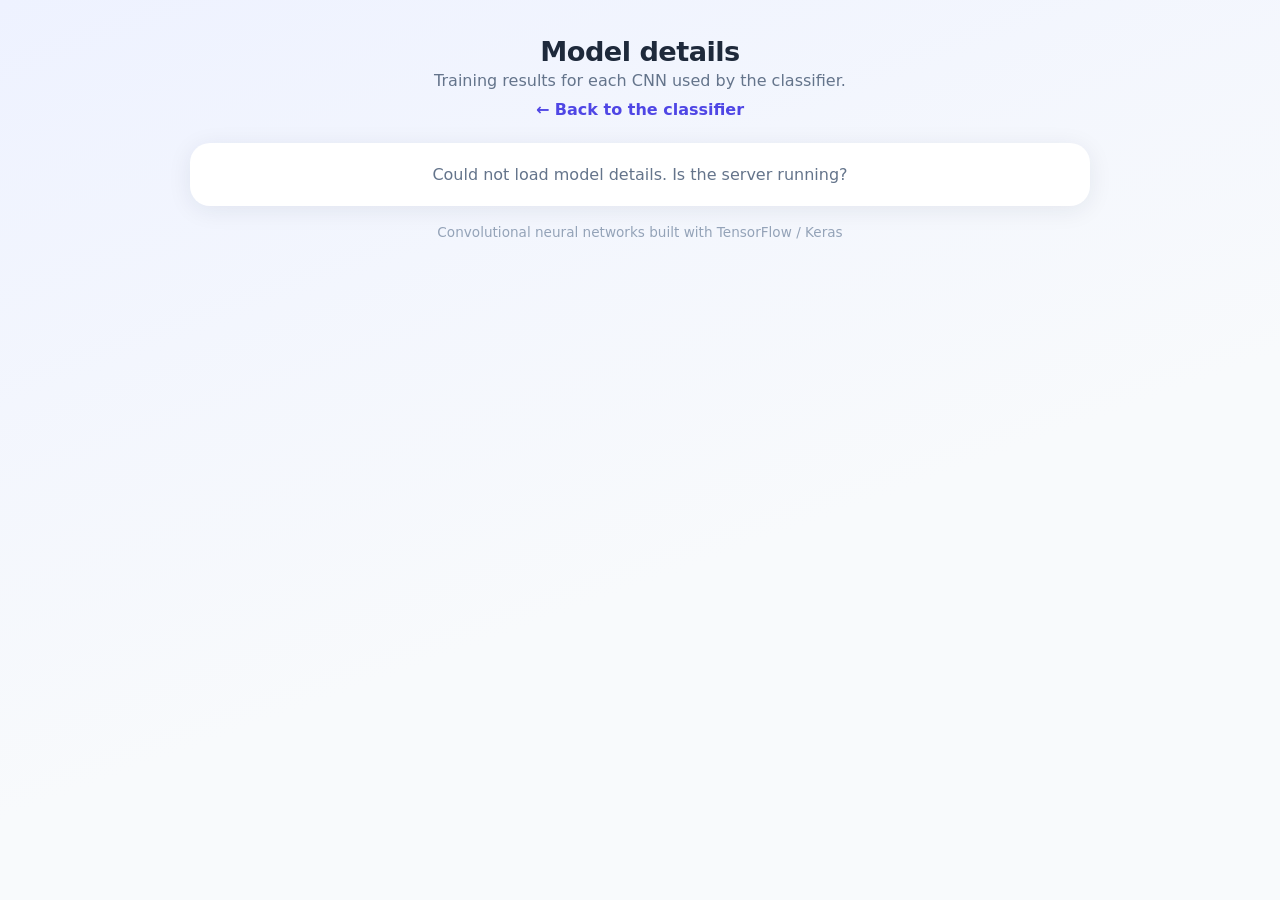
==== results.html @ 28f06064 "Adding html files" ====
<!DOCTYPE html>
<html lang="en">
<head>
  <meta charset="utf-8">
  <meta name="viewport" content="width=device-width, initial-scale=1">
  <title>Vision - Model details</title>
  <style>
    * { box-sizing: border-box; }
    body { margin: 0; min-height: 100vh; font-family: "Segoe UI", system-ui, -apple-system, sans-serif;
           background: linear-gradient(160deg, #eef2ff 0%, #f8fafc 60%); color: #1e293b; padding: 20px 14px 40px; }
    header { text-align: center; max-width: 900px; margin: 16px auto 24px; }
    header h1 { margin: 0 0 4px; font-size: 1.7rem; letter-spacing: -.02em; }
    header p { margin: 0 0 10px; color: #64748b; }
    a { color: #4f46e5; font-weight: 600; text-decoration: none; }
    a:hover { text-decoration: underline; }
    .card { max-width: 900px; margin: 0 auto 18px; background: #fff; border-radius: 20px; padding: 22px;
            box-shadow: 0 4px 24px rgba(30, 41, 59, .08); }
    .card h2 { margin: 0 0 4px; font-size: 1.3rem; }
    .classes { color: #64748b; font-size: .92rem; margin-bottom: 14px; }
    .stats { display: grid; grid-template-columns: repeat(auto-fit, minmax(130px, 1fr)); gap: 10px; margin-bottom: 16px; }
    .stat { background: #f8faff; border: 1px solid #e0e7ff; border-radius: 12px; padding: 10px 12px; }
    .stat .v { font-size: 1.25rem; font-weight: 700; }
    .stat .k { font-size: .78rem; color: #64748b; text-transform: uppercase; letter-spacing: .05em; }
    .stat.main { background: #eef2ff; border-color: #c7d2fe; }
    .stat.main .v { color: #4338ca; }
    .imgs { display: grid; grid-template-columns: repeat(auto-fit, minmax(300px, 1fr)); gap: 14px; }
    .imgs figure { margin: 0; }
    .imgs img { width: 100%; border: 1px solid #e2e8f0; border-radius: 12px; background: #fff; }
    .imgs figcaption { font-size: .82rem; color: #64748b; margin-top: 4px; text-align: center; }
    .msg { text-align: center; color: #64748b; }
    footer { text-align: center; color: #94a3b8; font-size: .85rem; }
  </style>
</head>
<body>
  <header>
    <h1>Model details</h1>
    <p>Training results for each CNN used by the classifier.</p>
    <a href="/">← Back to the classifier</a>
  </header>

  <div id="list"><div class="card msg">Loading…</div></div>
  <footer>Convolutional neural networks built with TensorFlow / Keras</footer>

<script>
const pct = v => (v == null ? "n/a" : (v * 100).toFixed(2) + "%");
const pretty = s => s.replace(/_/g, " ");

fetch("/api/models")
  .then(r => r.json())
  .then(list => {
    if (!list.length) {
      document.getElementById("list").innerHTML = '<div class="card msg">No models loaded.</div>';
      return;
    }
    document.getElementById("list").innerHTML = list.map(m => {
      const evalLabel = m.evaluated_on ? (m.evaluated_on[0].toUpperCase() + m.evaluated_on.slice(1)) + " accuracy" : "Accuracy";
      return `<div class="card">
        <h2>${m.label}</h2>
        <div class="classes">${m.classes.length} classes: ${m.classes.map(pretty).join(", ")}</div>
        <div class="stats">
          <div class="stat main"><div class="v">${pct(m.accuracy)}</div><div class="k">${evalLabel}</div></div>
          <div class="stat"><div class="v">${pct(m.train_accuracy)}</div><div class="k">Train accuracy</div></div>
          <div class="stat"><div class="v">${pct(m.val_accuracy)}</div><div class="k">Validation accuracy</div></div>
          <div class="stat"><div class="v">${m.epochs ?? "n/a"}</div><div class="k">Epochs run</div></div>
          <div class="stat"><div class="v">${m.input_size}</div><div class="k">Input size</div></div>
          <div class="stat"><div class="v">${m.parameters.toLocaleString()}</div><div class="k">Parameters</div></div>
        </div>
        <div class="imgs">
          ${m.curves ? `<figure><img src="${m.curves}" alt="Accuracy and loss curves"><figcaption>Accuracy and loss</figcaption></figure>` : ""}
          ${m.confusion_matrix ? `<figure><img src="${m.confusion_matrix}" alt="Confusion matrix"><figcaption>Confusion matrix</figcaption></figure>` : ""}
        </div>
      </div>`;
    }).join("");
  })
  .catch(() => {
    document.getElementById("list").innerHTML = '<div class="card msg">Could not load model details. Is the server running?</div>';
  });
</script>
</body>
</html>
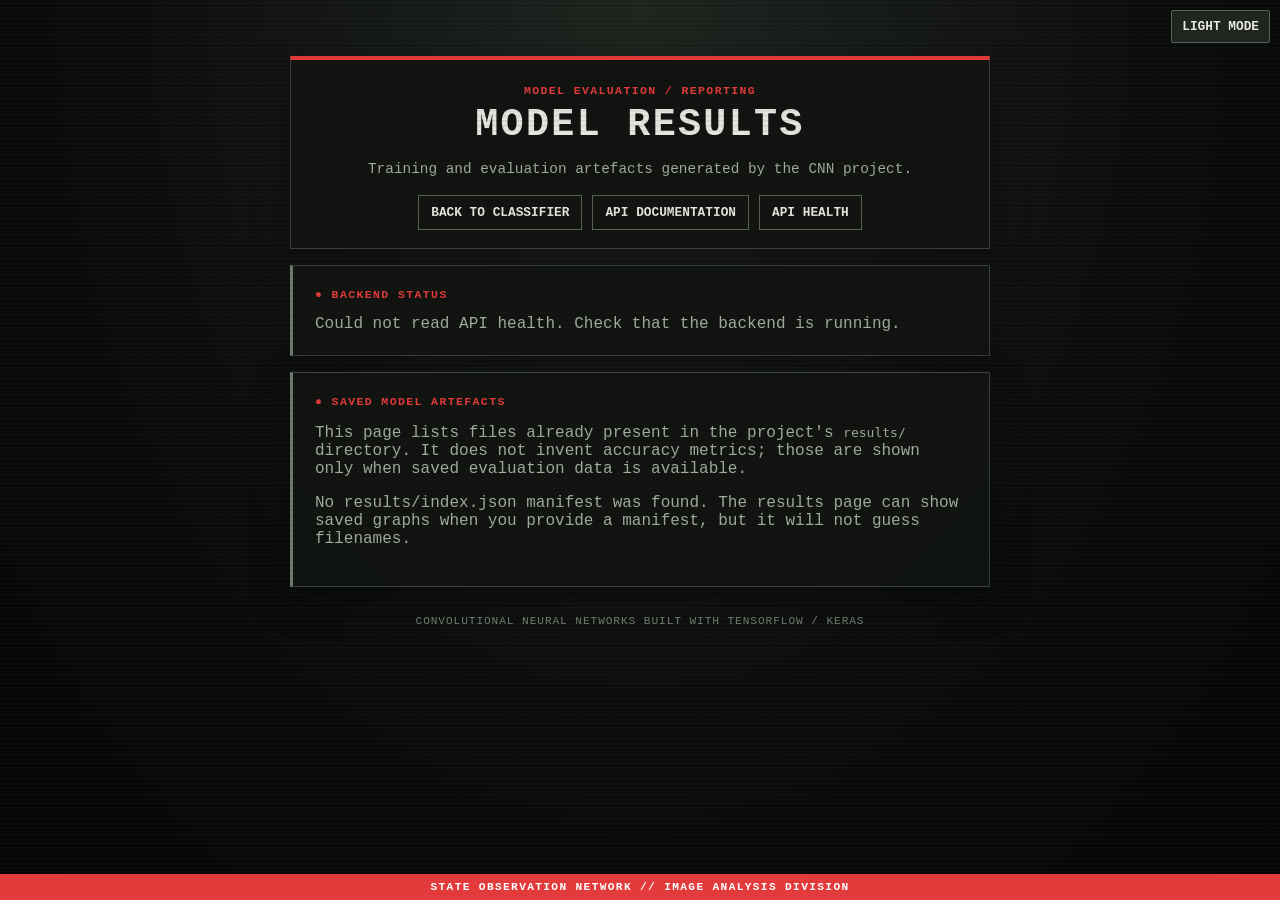
==== commit 906f0de9: "Improved UI and router model" ====
--- a/results.html
+++ b/results.html
@@ -1,80 +1,112 @@
-<!DOCTYPE html>
+<!doctype html>
 <html lang="en">
 <head>
   <meta charset="utf-8">
   <meta name="viewport" content="width=device-width, initial-scale=1">
-  <title>Vision - Model details</title>
+  <title>Big Brother Vision | Model Results</title>
+  <link rel="stylesheet" href="/static/styles.css">
   <style>
-    * { box-sizing: border-box; }
-    body { margin: 0; min-height: 100vh; font-family: "Segoe UI", system-ui, -apple-system, sans-serif;
-           background: linear-gradient(160deg, #eef2ff 0%, #f8fafc 60%); color: #1e293b; padding: 20px 14px 40px; }
-    header { text-align: center; max-width: 900px; margin: 16px auto 24px; }
-    header h1 { margin: 0 0 4px; font-size: 1.7rem; letter-spacing: -.02em; }
-    header p { margin: 0 0 10px; color: #64748b; }
-    a { color: #4f46e5; font-weight: 600; text-decoration: none; }
-    a:hover { text-decoration: underline; }
-    .card { max-width: 900px; margin: 0 auto 18px; background: #fff; border-radius: 20px; padding: 22px;
-            box-shadow: 0 4px 24px rgba(30, 41, 59, .08); }
-    .card h2 { margin: 0 0 4px; font-size: 1.3rem; }
-    .classes { color: #64748b; font-size: .92rem; margin-bottom: 14px; }
-    .stats { display: grid; grid-template-columns: repeat(auto-fit, minmax(130px, 1fr)); gap: 10px; margin-bottom: 16px; }
-    .stat { background: #f8faff; border: 1px solid #e0e7ff; border-radius: 12px; padding: 10px 12px; }
-    .stat .v { font-size: 1.25rem; font-weight: 700; }
-    .stat .k { font-size: .78rem; color: #64748b; text-transform: uppercase; letter-spacing: .05em; }
-    .stat.main { background: #eef2ff; border-color: #c7d2fe; }
-    .stat.main .v { color: #4338ca; }
-    .imgs { display: grid; grid-template-columns: repeat(auto-fit, minmax(300px, 1fr)); gap: 14px; }
-    .imgs figure { margin: 0; }
-    .imgs img { width: 100%; border: 1px solid #e2e8f0; border-radius: 12px; background: #fff; }
-    .imgs figcaption { font-size: .82rem; color: #64748b; margin-top: 4px; text-align: center; }
-    .msg { text-align: center; color: #64748b; }
-    footer { text-align: center; color: #94a3b8; font-size: .85rem; }
+    .metric-grid { display:grid; grid-template-columns:repeat(auto-fit,minmax(150px,1fr)); gap:10px; margin:14px 0; }
+    .metric { padding:12px; border:1px solid #434b40; background:#101410; }
+    .metric .value { font-size:1rem; font-weight:700; overflow-wrap:anywhere; }
+    .metric .label { margin-top:5px; color:#a3ab9e; font-size:.75rem; text-transform:uppercase; }
+    .artifact-grid { display:grid; grid-template-columns:repeat(auto-fit,minmax(260px,1fr)); gap:14px; }
+    .artifact-grid figure { margin:0; }
+    .artifact-grid img { width:100%; height:auto; border:1px solid #434b40; background:#050505; }
+    .artifact-grid figcaption { margin-top:6px; color:#a3ab9e; font-size:.8rem; text-align:center; }
+    .page-nav { display:flex; justify-content:center; flex-wrap:wrap; gap:10px; margin-top:18px; }
+    .page-nav a { color:inherit; border:1px solid #596253; padding:9px 12px; text-decoration:none; font-size:.8rem; font-weight:700; text-transform:uppercase; }
+    .page-nav a:hover { border-color:#e33b3b; }
+    .hint { color:#a3ab9e; overflow-wrap:anywhere; }
+    html[data-theme="light"] .metric { background:#f5f6f1; border-color:#b9c0b2; }
+    html[data-theme="light"] .metric .label, html[data-theme="light"] .artifact-grid figcaption, html[data-theme="light"] .hint { color:#50584d; }
   </style>
 </head>
 <body>
-  <header>
-    <h1>Model details</h1>
-    <p>Training results for each CNN used by the classifier.</p>
-    <a href="/">← Back to the classifier</a>
+  <button id="themeToggle" class="theme-toggle" type="button">Light mode</button>
+  <header class="site-header">
+    <div class="eyebrow">MODEL EVALUATION / REPORTING</div>
+    <h1>Model Results</h1>
+    <p>Training and evaluation artefacts generated by the CNN project.</p>
+    <nav class="page-nav" aria-label="Project links">
+      <a href="/">Back to classifier</a>
+      <a href="/docs" target="_blank" rel="noopener">API documentation</a>
+      <a href="/health" target="_blank" rel="noopener">API health</a>
+    </nav>
   </header>
-
-  <div id="list"><div class="card msg">Loading…</div></div>
+  <main>
+    <section class="card">
+      <div class="status-line">● BACKEND STATUS</div>
+      <div id="health" class="hint">Checking API and loaded models…</div>
+    </section>
+    <section class="card">
+      <div class="status-line">● SAVED MODEL ARTEFACTS</div>
+      <p class="hint">This page lists files already present in the project's <code>results/</code> directory. It does not invent accuracy metrics; those are shown only when saved evaluation data is available.</p>
+      <div id="artifacts" class="hint">Loading saved artefacts…</div>
+    </section>
+  </main>
   <footer>Convolutional neural networks built with TensorFlow / Keras</footer>
-
 <script>
-const pct = v => (v == null ? "n/a" : (v * 100).toFixed(2) + "%");
-const pretty = s => s.replace(/_/g, " ");
-
-fetch("/api/models")
-  .then(r => r.json())
-  .then(list => {
-    if (!list.length) {
-      document.getElementById("list").innerHTML = '<div class="card msg">No models loaded.</div>';
-      return;
+(() => {
+  const $ = id => document.getElementById(id);
+  const theme = localStorage.getItem("vision-theme") || "dark";
+  document.documentElement.dataset.theme = theme;
+  $("themeToggle").textContent = theme === "dark" ? "Light mode" : "Dark mode";
+  $("themeToggle").addEventListener("click", () => {
+    const next = document.documentElement.dataset.theme === "dark" ? "light" : "dark";
+    document.documentElement.dataset.theme = next;
+    localStorage.setItem("vision-theme", next);
+    $("themeToggle").textContent = next === "dark" ? "Light mode" : "Dark mode";
+  });
+  const esc = value => String(value).replace(/[&<>"']/g, ch => ({
+    "&":"&amp;", "<":"&lt;", ">":"&gt;", '"':"&quot;", "'":"&#39;"
+  }[ch]));
+  async function loadHealth() {
+    try {
+      const response = await fetch("/health", { cache: "no-store" });
+      const data = await response.json();
+      if (!response.ok) throw new Error("Health endpoint returned an error");
+      const loaded = data.loaded_models || [];
+      const errors = data.model_errors || {};
+      $("health").innerHTML = `
+        <div class="metric-grid">
+          <div class="metric"><div class="value">${esc(data.status || "unknown")}</div><div class="label">API status</div></div>
+          <div class="metric"><div class="value">${loaded.length}</div><div class="label">Models loaded</div></div>
+          <div class="metric"><div class="value">${esc(loaded.join(", ") || "None")}</div><div class="label">Loaded model names</div></div>
+        </div>
+        ${Object.keys(errors).length ? `<h3>Model loading issues</h3><ul>${Object.entries(errors).map(([k,v]) => `<li><strong>${esc(k)}:</strong> ${esc(v)}</li>`).join("")}</ul>` : `<p>Model loading reported no errors.</p>`}`;
+    } catch (err) {
+      $("health").textContent = "Could not read API health. Check that the backend is running.";
     }
-    document.getElementById("list").innerHTML = list.map(m => {
-      const evalLabel = m.evaluated_on ? (m.evaluated_on[0].toUpperCase() + m.evaluated_on.slice(1)) + " accuracy" : "Accuracy";
-      return `<div class="card">
-        <h2>${m.label}</h2>
-        <div class="classes">${m.classes.length} classes: ${m.classes.map(pretty).join(", ")}</div>
-        <div class="stats">
-          <div class="stat main"><div class="v">${pct(m.accuracy)}</div><div class="k">${evalLabel}</div></div>
-          <div class="stat"><div class="v">${pct(m.train_accuracy)}</div><div class="k">Train accuracy</div></div>
-          <div class="stat"><div class="v">${pct(m.val_accuracy)}</div><div class="k">Validation accuracy</div></div>
-          <div class="stat"><div class="v">${m.epochs ?? "n/a"}</div><div class="k">Epochs run</div></div>
-          <div class="stat"><div class="v">${m.input_size}</div><div class="k">Input size</div></div>
-          <div class="stat"><div class="v">${m.parameters.toLocaleString()}</div><div class="k">Parameters</div></div>
-        </div>
-        <div class="imgs">
-          ${m.curves ? `<figure><img src="${m.curves}" alt="Accuracy and loss curves"><figcaption>Accuracy and loss</figcaption></figure>` : ""}
-          ${m.confusion_matrix ? `<figure><img src="${m.confusion_matrix}" alt="Confusion matrix"><figcaption>Confusion matrix</figcaption></figure>` : ""}
-        </div>
-      </div>`;
-    }).join("");
-  })
-  .catch(() => {
-    document.getElementById("list").innerHTML = '<div class="card msg">Could not load model details. Is the server running?</div>';
-  });
+  }
+  async function loadArtifacts() {
+    try {
+      const response = await fetch("/results/index.json", { cache: "no-store" });
+      if (!response.ok) {
+        $("artifacts").innerHTML = '<p>No results/index.json manifest was found. The results page can show saved graphs when you provide a manifest, but it will not guess filenames.</p>';
+        return;
+      }
+      const files = await response.json();
+      if (!Array.isArray(files) || files.length === 0) {
+        $("artifacts").textContent = "No saved result artefacts are listed.";
+        return;
+      }
+      $("artifacts").innerHTML = `<div class="artifact-grid">${files.map(item => {
+        const name = typeof item === "string" ? item : item.filename;
+        const label = typeof item === "string" ? item : (item.label || item.filename);
+        if (!name || name.includes("/") || name.includes("\\\\")) return "";
+        const url = "/results/" + encodeURIComponent(name);
+        const isImage = /\\.(png|jpe?g|webp|gif)$/i.test(name);
+        return isImage ? `<figure><a href="${url}" target="_blank" rel="noopener"><img src="${url}" alt="${esc(label)}"></a><figcaption>${esc(label)}</figcaption></figure>`
+          : `<p><a href="${url}" target="_blank" rel="noopener">${esc(label)}</a></p>`;
+      }).join("")}</div>`;
+    } catch (err) {
+      $("artifacts").textContent = "Could not load saved results.";
+    }
+  }
+  loadHealth();
+  loadArtifacts();
+})();
 </script>
 </body>
-</html>+</html>
--- a/static/styles.css
+++ b/static/styles.css
@@ -0,0 +1,60 @@
+* { box-sizing: border-box; }
+:root { color-scheme: dark; --red: #e33b3b; --green: #8ba88c; --line: #3c433b; --mono: "Courier New", ui-monospace, monospace; }
+body { margin: 0; min-height: 100vh; padding: 56px 14px 58px; font-family: var(--mono); color: #e3e5df; background: #080a09; background-image: repeating-linear-gradient(0deg,rgba(255,255,255,.018) 0,rgba(255,255,255,.018) 1px,transparent 1px,transparent 4px),radial-gradient(ellipse at top,#202520 0%,#0b0d0c 58%,#050606 100%); }
+body::before { content: ""; position: fixed; inset: 0; z-index: 20; pointer-events: none; opacity: .10; background: repeating-linear-gradient(0deg,transparent 0 3px,rgba(0,0,0,.7) 4px 5px); }
+body::after { content: "STATE OBSERVATION NETWORK // IMAGE ANALYSIS DIVISION"; position: fixed; bottom: 0; left: 0; right: 0; z-index: 21; padding: 7px 12px; background: var(--red); color: #fff; text-align: center; font: 700 .7rem var(--mono); letter-spacing: .12em; }
+.site-header, .card { max-width: 700px; margin: 0 auto 16px; border: 1px solid var(--line); background: rgba(17,20,17,.96); box-shadow: 0 12px 35px rgba(0,0,0,.35); }
+.site-header { border-top: 4px solid var(--red); padding: 24px 18px 18px; text-align: center; }
+.eyebrow, .status-line { color: var(--red); font-weight: 700; font-size: .72rem; letter-spacing: .12em; }
+.logo { font-size: 2.7rem; margin-top: 14px; }
+h1 { text-transform: uppercase; font-size: clamp(1.5rem,4vw,2.4rem); letter-spacing: .06em; margin: 6px 0; }
+.site-header p { color: #a3ab9e; font-size: .9rem; }
+.nav-links { display: flex; gap: 10px; flex-wrap: wrap; justify-content: center; margin-top: 18px; }
+.nav-links a { color: #e7e9e2; border: 1px solid #596253; padding: 9px 12px; text-decoration: none; font-size: .8rem; font-weight: 700; text-transform: uppercase; }
+.nav-links a:hover { border-color: var(--red); background: #252a23; }
+.card { padding: 22px; border-left: 3px solid #727a6d; }
+.status-line { margin-bottom: 14px; }
+.drop { border: 1px dashed #68715f; padding: 28px 16px; text-align: center; background: #0c100d; }
+.drop.over { border-color: var(--red); background: #211312; }
+.big { font-size: 2.4rem; }
+.drop p { color: #a3ab9e; margin: 8px 0 16px; }
+.button-row { display: flex; gap: 10px; justify-content: center; flex-wrap: wrap; margin-top: 12px; }
+button { cursor: pointer; border: 1px solid #596253; border-radius: 2px; background: #20251f; color: #e7e9e2; padding: 11px 16px; font: 700 .8rem var(--mono); text-transform: uppercase; }
+button:hover:not(:disabled) { background: #333a30; border-color: var(--red); }
+button:disabled { opacity: .5; cursor: wait; }
+.theme-toggle { position: fixed; z-index: 25; top: 10px; right: 10px; padding: 8px 10px; }
+#cameraPanel { margin-top: 18px; }
+#cameraVideo { display: block; width: 100%; max-height: 60vh; object-fit: contain; background: #050505; border: 1px solid var(--line); }
+#box { margin-top: 16px; }
+#stage { position: relative; width: fit-content; max-width: 100%; margin: 0 auto 14px; overflow: hidden; border: 1px solid #737c6c; background: #050505; }
+#preview { display: block; max-width: 100%; max-height: 340px; }
+.scan { display: none; position: absolute; inset: 0; pointer-events: none; background: rgba(227,59,59,.08); }
+#stage.scanning .scan { display: block; }
+.line { position: absolute; left: 0; right: 0; top: 0; height: 3px; background: var(--red); box-shadow: 0 0 12px 3px rgba(227,59,59,.6); animation: sweep 1.3s ease-in-out infinite alternate; }
+.scan-label { position: absolute; bottom: 12px; left: 0; right: 0; text-align: center; color: #fff; text-transform: uppercase; }
+@keyframes sweep { to { top: calc(100% - 3px); } }
+.results .res { border: 1px solid #434b40; background: #101410; padding: 16px; margin-bottom: 12px; animation: rise .35s ease both; }
+.results .res:last-child { margin-bottom: 0; }
+.tag { color: var(--red); font-size: .8rem; font-weight: 700; letter-spacing: .14em; text-transform: uppercase; }
+.tag::before { content: "[ CLASSIFICATION RECORD ] "; }
+.answer { font-size: 1.5rem; font-weight: 700; text-transform: uppercase; margin: 5px 0; }
+.pill { display: inline-block; background: #263a2a; color: #c1e2c2; padding: 3px 9px; font-size: .8rem; }
+.pill.low { background: #42251e; color: #ffc0a9; }
+.bar { display: flex; align-items: center; gap: 10px; margin-top: 8px; font-size: .85rem; }
+.bar .n { width: 120px; color: #b1b9aa; }
+.bar .t { flex: 1; height: 8px; background: #2c332b; overflow: hidden; }
+.bar .f { height: 100%; width: 0; background: var(--red); transition: width .65s ease; }
+.bar .p { width: 52px; text-align: right; color: #b1b9aa; }
+.msg { padding: 14px; border: 1px solid var(--red); background: #281514; color: #ffb8b8; overflow-wrap: anywhere; }
+footer { max-width: 700px; margin: 0 auto; padding: 12px 0 26px; text-align: center; color: #747d70; font-size: .7rem; letter-spacing: .08em; text-transform: uppercase; }
+[hidden] { display: none !important; }
+html[data-theme="light"] { color-scheme: light; }
+html[data-theme="light"] body { color: #20251f; background: #d9ddd3; background-image: linear-gradient(160deg,#e4e7df,#cbd1c6); }
+html[data-theme="light"] .site-header, html[data-theme="light"] .card { background: rgba(241,243,237,.97); border-color: #a8afa1; }
+html[data-theme="light"] .site-header p, html[data-theme="light"] .drop p, html[data-theme="light"] footer { color: #50584d; }
+html[data-theme="light"] .drop { background: #e8ebe3; }
+html[data-theme="light"] button, html[data-theme="light"] .nav-links a { background: #dce1d7; color: #20251f; border-color: #a8afa1; }
+html[data-theme="light"] .results .res { background: #f5f6f1; border-color: #b9c0b2; }
+html[data-theme="light"] .bar .n, html[data-theme="light"] .bar .p { color: #50584d; }
+@keyframes rise { from { opacity: 0; transform: translateY(8px); } to { opacity: 1; transform: none; } }
+@media (max-width: 520px) { .card { padding: 15px; } .bar .n { width: 88px; } .nav-links { flex-direction: column; } .theme-toggle { position: absolute; } }
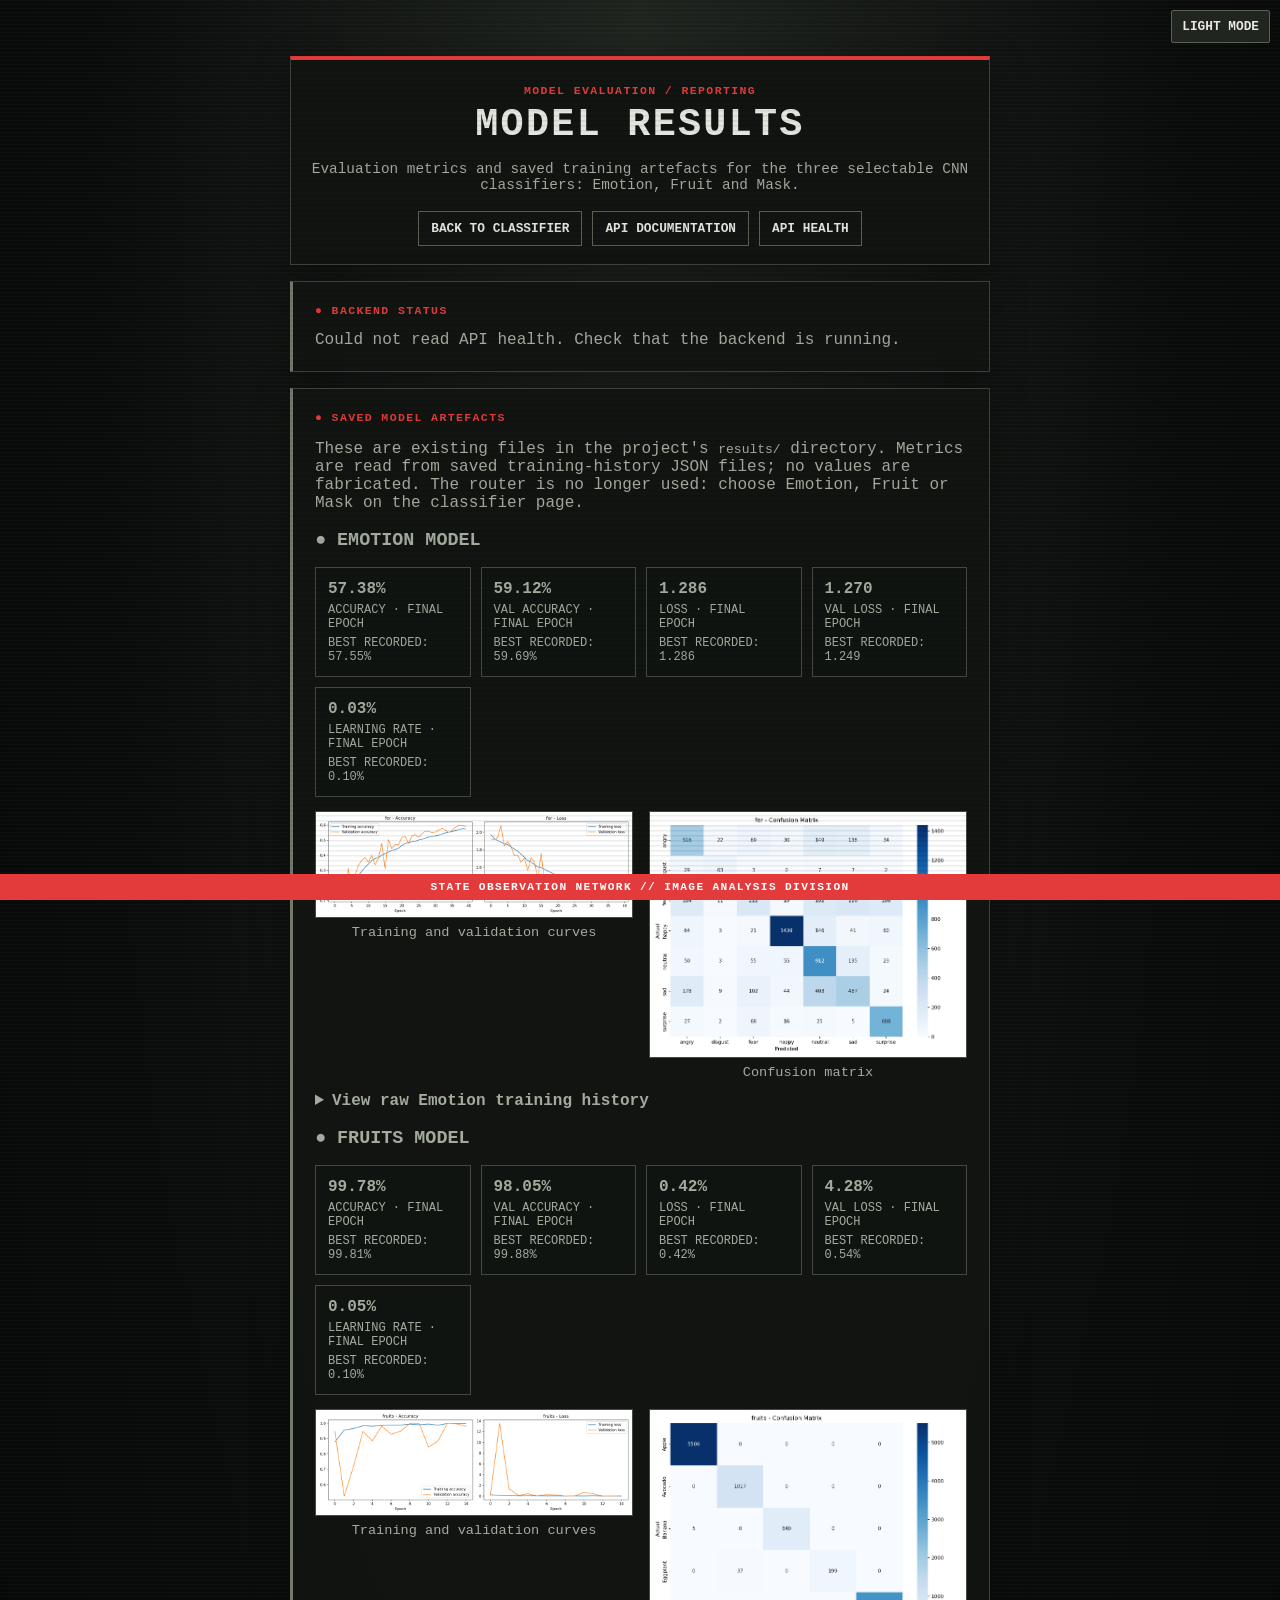
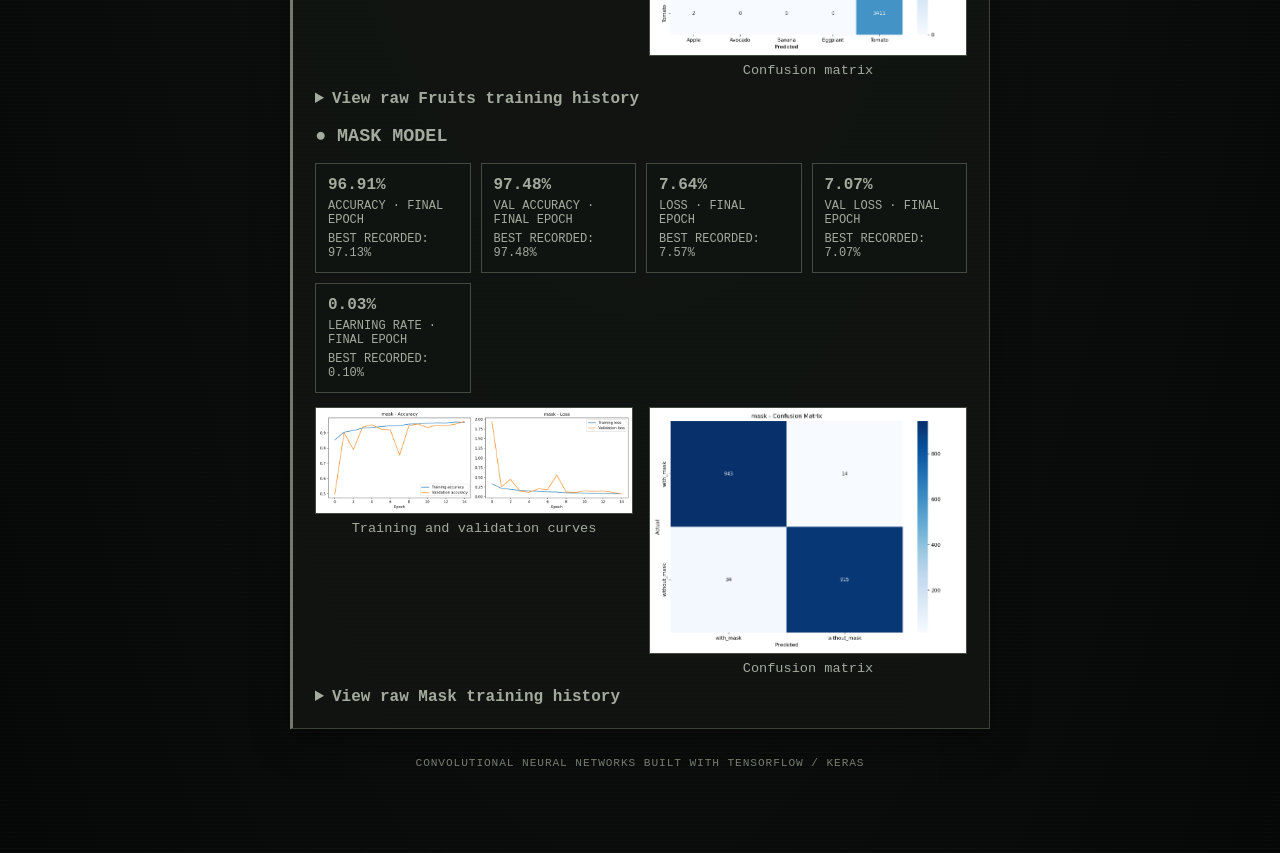
==== commit 617c8436: "Removed ROUTER" ====
--- a/results.html
+++ b/results.html
@@ -7,19 +7,28 @@
   <link rel="stylesheet" href="/static/styles.css">
   <style>
     .metric-grid { display:grid; grid-template-columns:repeat(auto-fit,minmax(150px,1fr)); gap:10px; margin:14px 0; }
-    .metric { padding:12px; border:1px solid #434b40; background:#101410; }
+    .metric { padding:12px; border:1px solid #434b40; background:#101410; min-width:0; }
     .metric .value { font-size:1rem; font-weight:700; overflow-wrap:anywhere; }
     .metric .label { margin-top:5px; color:#a3ab9e; font-size:.75rem; text-transform:uppercase; }
-    .artifact-grid { display:grid; grid-template-columns:repeat(auto-fit,minmax(260px,1fr)); gap:14px; }
-    .artifact-grid figure { margin:0; }
-    .artifact-grid img { width:100%; height:auto; border:1px solid #434b40; background:#050505; }
-    .artifact-grid figcaption { margin-top:6px; color:#a3ab9e; font-size:.8rem; text-align:center; }
+    .artifact-grid { display:grid; grid-template-columns:repeat(auto-fit,minmax(min(100%,280px),1fr)); gap:16px; }
+    .artifact-grid figure { margin:0; min-width:0; }
+    .artifact-grid img { display:block; width:100%; height:auto; border:1px solid #434b40; background:#050505; }
+    .artifact-grid figcaption { margin-top:7px; color:#a3ab9e; font-size:.85rem; text-align:center; }
     .page-nav { display:flex; justify-content:center; flex-wrap:wrap; gap:10px; margin-top:18px; }
     .page-nav a { color:inherit; border:1px solid #596253; padding:9px 12px; text-decoration:none; font-size:.8rem; font-weight:700; text-transform:uppercase; }
     .page-nav a:hover { border-color:#e33b3b; }
     .hint { color:#a3ab9e; overflow-wrap:anywhere; }
-    html[data-theme="light"] .metric { background:#f5f6f1; border-color:#b9c0b2; }
+    .model-section { margin-top:18px; }
+    .model-section h2 { font-size:1.15rem; text-transform:uppercase; }
+    .history-details { margin-top:12px; }
+    .history-details summary { cursor:pointer; font-weight:700; }
+    .history-details pre { overflow:auto; padding:12px; border:1px solid #434b40; white-space:pre-wrap; overflow-wrap:anywhere; }
+    html[data-theme="light"] .metric, html[data-theme="light"] .history-details pre { background:#f5f6f1; border-color:#b9c0b2; }
     html[data-theme="light"] .metric .label, html[data-theme="light"] .artifact-grid figcaption, html[data-theme="light"] .hint { color:#50584d; }
+    html[data-theme="light"] .artifact-grid img { background:#fff; border-color:#b9c0b2; }
+    html[data-theme="light"] .page-nav a { border-color:#aab3a3; }
+    html[data-theme="light"] .page-nav a:hover { border-color:#b94a48; }
+    @media (max-width:520px) { .artifact-grid { grid-template-columns:1fr; } }
   </style>
 </head>
 <body>
@@ -27,7 +36,7 @@
   <header class="site-header">
     <div class="eyebrow">MODEL EVALUATION / REPORTING</div>
     <h1>Model Results</h1>
-    <p>Training and evaluation artefacts generated by the CNN project.</p>
+    <p>Evaluation metrics and saved training artefacts for the three selectable CNN classifiers: Emotion, Fruit and Mask.</p>
     <nav class="page-nav" aria-label="Project links">
       <a href="/">Back to classifier</a>
       <a href="/docs" target="_blank" rel="noopener">API documentation</a>
@@ -41,7 +50,7 @@
     </section>
     <section class="card">
       <div class="status-line">● SAVED MODEL ARTEFACTS</div>
-      <p class="hint">This page lists files already present in the project's <code>results/</code> directory. It does not invent accuracy metrics; those are shown only when saved evaluation data is available.</p>
+      <p class="hint">These are existing files in the project's <code>results/</code> directory. Metrics are read from saved training-history JSON files; no values are fabricated. The router is no longer used: choose Emotion, Fruit or Mask on the classifier page.</p>
       <div id="artifacts" class="hint">Loading saved artefacts…</div>
     </section>
   </main>
@@ -49,18 +58,35 @@
 <script>
 (() => {
   const $ = id => document.getElementById(id);
-  const theme = localStorage.getItem("vision-theme") || "dark";
-  document.documentElement.dataset.theme = theme;
-  $("themeToggle").textContent = theme === "dark" ? "Light mode" : "Dark mode";
-  $("themeToggle").addEventListener("click", () => {
-    const next = document.documentElement.dataset.theme === "dark" ? "light" : "dark";
-    document.documentElement.dataset.theme = next;
-    localStorage.setItem("vision-theme", next);
-    $("themeToggle").textContent = next === "dark" ? "Light mode" : "Dark mode";
+  const rootElement = document.documentElement;
+  const toggle = $("themeToggle");
+  let theme = "dark";
+  try {
+    const saved = localStorage.getItem("vision-theme");
+    if (saved === "light" || saved === "dark") theme = saved;
+  } catch (_) {
+    // Theme still works for this page when browser storage is unavailable.
+  }
+  rootElement.dataset.theme = theme;
+  toggle.textContent = theme === "dark" ? "Light mode" : "Dark mode";
+  toggle.setAttribute("aria-label", "Switch colour theme");
+  toggle.addEventListener("click", () => {
+    const next = rootElement.dataset.theme === "dark" ? "light" : "dark";
+    rootElement.dataset.theme = next;
+    try { localStorage.setItem("vision-theme", next); } catch (_) {}
+    toggle.textContent = next === "dark" ? "Light mode" : "Dark mode";
   });
+
   const esc = value => String(value).replace(/[&<>"']/g, ch => ({
     "&":"&amp;", "<":"&lt;", ">":"&gt;", '"':"&quot;", "'":"&#39;"
   }[ch]));
+  const models = [
+    { key: "fer", label: "Emotion", history: "fer_history.json", curves: "fer_curves.png", matrix: "fer_confusion_matrix.png" },
+    { key: "fruits", label: "Fruits", history: "fruits_history.json", curves: "fruits_curves.png", matrix: "fruits_confusion_matrix.png" },
+    { key: "mask", label: "Mask", history: "mask_history.json", curves: "mask_curves.png", matrix: "mask_confusion_matrix.png" }
+  ];
+  const resultUrl = name => "/results/" + encodeURIComponent(name);
+
   async function loadHealth() {
     try {
       const response = await fetch("/health", { cache: "no-store" });
@@ -79,31 +105,67 @@
       $("health").textContent = "Could not read API health. Check that the backend is running.";
     }
   }
+
+  function metricValue(value) {
+    if (typeof value !== "number" || !Number.isFinite(value)) return esc(value);
+    // Training-history values are commonly fractions; display them as percentages when appropriate.
+    return Math.abs(value) <= 1 ? `${(value * 100).toFixed(2)}%` : value.toFixed(3);
+  }
+
+  function historySummary(data) {
+    if (!data || typeof data !== "object" || Array.isArray(data)) return "";
+    const entries = Object.entries(data).filter(([,v]) => Array.isArray(v) && v.length && v.every(n => typeof n === "number"));
+    if (!entries.length) return "";
+    const preferred = ["accuracy", "val_accuracy", "loss", "val_loss"];
+    entries.sort(([a], [b]) => {
+      const ai = preferred.indexOf(a), bi = preferred.indexOf(b);
+      return (ai < 0 ? 99 : ai) - (bi < 0 ? 99 : bi);
+    });
+    return `<div class="metric-grid">${entries.map(([name, values]) => {
+      const latest = values[values.length - 1];
+      const best = name.toLowerCase().includes("loss") ? Math.min(...values) : Math.max(...values);
+      return `<div class="metric"><div class="value">${metricValue(latest)}</div><div class="label">${esc(name.replaceAll("_", " "))} · final epoch</div>
+        <div class="label">Best recorded: ${metricValue(best)}</div></div>`;
+    }).join("")}</div>`;
+  }
+
+  async function getJson(name) {
+    const response = await fetch(resultUrl(name), { cache: "no-store" });
+    if (!response.ok) throw new Error(`${name}: HTTP ${response.status}`);
+    return response.json();
+  }
+
   async function loadArtifacts() {
-    try {
-      const response = await fetch("/results/index.json", { cache: "no-store" });
-      if (!response.ok) {
-        $("artifacts").innerHTML = '<p>No results/index.json manifest was found. The results page can show saved graphs when you provide a manifest, but it will not guess filenames.</p>';
-        return;
+    const root = $("artifacts");
+    const sections = await Promise.all(models.map(async model => {
+      let history = null;
+      let historyError = "";
+      try { history = await getJson(model.history); }
+      catch (err) { historyError = "Training history could not be loaded."; }
+
+      const images = [];
+      for (const [filename, label] of [
+        [model.curves, "Training and validation curves"],
+        [model.matrix, "Confusion matrix"]
+      ]) {
+        if (!filename) continue;
+        // Image error handling below hides only the missing image, not the whole section.
+        images.push(`<figure><a href="${resultUrl(filename)}" target="_blank" rel="noopener"><img loading="lazy" src="${resultUrl(filename)}" alt="${esc(model.label + " " + label)}" onerror="this.closest('figure').hidden=true"></a><figcaption>${esc(label)}</figcaption></figure>`);
       }
-      const files = await response.json();
-      if (!Array.isArray(files) || files.length === 0) {
-        $("artifacts").textContent = "No saved result artefacts are listed.";
-        return;
-      }
-      $("artifacts").innerHTML = `<div class="artifact-grid">${files.map(item => {
-        const name = typeof item === "string" ? item : item.filename;
-        const label = typeof item === "string" ? item : (item.label || item.filename);
-        if (!name || name.includes("/") || name.includes("\\\\")) return "";
-        const url = "/results/" + encodeURIComponent(name);
-        const isImage = /\\.(png|jpe?g|webp|gif)$/i.test(name);
-        return isImage ? `<figure><a href="${url}" target="_blank" rel="noopener"><img src="${url}" alt="${esc(label)}"></a><figcaption>${esc(label)}</figcaption></figure>`
-          : `<p><a href="${url}" target="_blank" rel="noopener">${esc(label)}</a></p>`;
-      }).join("")}</div>`;
-    } catch (err) {
-      $("artifacts").textContent = "Could not load saved results.";
-    }
+
+      const summary = history ? historySummary(history) : "";
+      const raw = history ? `<details class="history-details"><summary>View raw ${esc(model.label)} training history</summary><pre>${esc(JSON.stringify(history, null, 2))}</pre></details>` : "";
+      if (!history && !images.length) return "";
+      return `<section class="model-section"><h2>● ${esc(model.label)} model</h2>
+        ${summary || (historyError ? `<p class="hint">${esc(historyError)}</p>` : "")}
+        ${images.length ? `<div class="artifact-grid">${images.join("")}</div>` : `<p class="hint">No graph files are configured for this model.</p>`}
+        ${raw}</section>`;
+    }));
+
+    const content = sections.filter(Boolean).join("");
+    root.innerHTML = content || "<p>No recognised result files could be loaded. Confirm that the backend's results directory contains the expected files.</p>";
   }
+
   loadHealth();
   loadArtifacts();
 })();
--- a/static/styles.css
+++ b/static/styles.css
@@ -14,6 +14,10 @@
 .nav-links a:hover { border-color: var(--red); background: #252a23; }
 .card { padding: 22px; border-left: 3px solid #727a6d; }
 .status-line { margin-bottom: 14px; }
+.classifier-picker { display: grid; gap: 9px; margin: 0 0 16px; padding: 16px; border: 1px solid var(--line); background: rgba(12,16,13,.8); }
+.classifier-picker label { color: var(--red); font-size: .75rem; font-weight: 700; letter-spacing: .12em; }
+.classifier-picker select { width: 100%; padding: 12px; border: 1px solid #596253; border-radius: 2px; background: #20251f; color: #e7e9e2; font: 700 .9rem var(--mono); }
+.classifier-picker p { margin: 0; color: #a3ab9e; font-size: .8rem; }
 .drop { border: 1px dashed #68715f; padding: 28px 16px; text-align: center; background: #0c100d; }
 .drop.over { border-color: var(--red); background: #211312; }
 .big { font-size: 2.4rem; }
@@ -53,8 +57,17 @@
 html[data-theme="light"] .site-header, html[data-theme="light"] .card { background: rgba(241,243,237,.97); border-color: #a8afa1; }
 html[data-theme="light"] .site-header p, html[data-theme="light"] .drop p, html[data-theme="light"] footer { color: #50584d; }
 html[data-theme="light"] .drop { background: #e8ebe3; }
+html[data-theme="light"] .classifier-picker { background: #e8ebe3; }
+html[data-theme="light"] .classifier-picker select { background: #dce1d7; color: #20251f; border-color: #a8afa1; }
+html[data-theme="light"] .classifier-picker p { color: #50584d; }
 html[data-theme="light"] button, html[data-theme="light"] .nav-links a { background: #dce1d7; color: #20251f; border-color: #a8afa1; }
 html[data-theme="light"] .results .res { background: #f5f6f1; border-color: #b9c0b2; }
 html[data-theme="light"] .bar .n, html[data-theme="light"] .bar .p { color: #50584d; }
 @keyframes rise { from { opacity: 0; transform: translateY(8px); } to { opacity: 1; transform: none; } }
 @media (max-width: 520px) { .card { padding: 15px; } .bar .n { width: 88px; } .nav-links { flex-direction: column; } .theme-toggle { position: absolute; } }
+
+/* Prediction summary: labels use muted blue; outcome status uses green/red. */
+.confidence-label { color: #8faec2; font-weight: 700; letter-spacing: .04em; }
+.status-label { font-weight: 700; line-height: 1.5; }
+.status-accepted { color: #8ba88c; }
+.status-rejected { color: #d97878; }
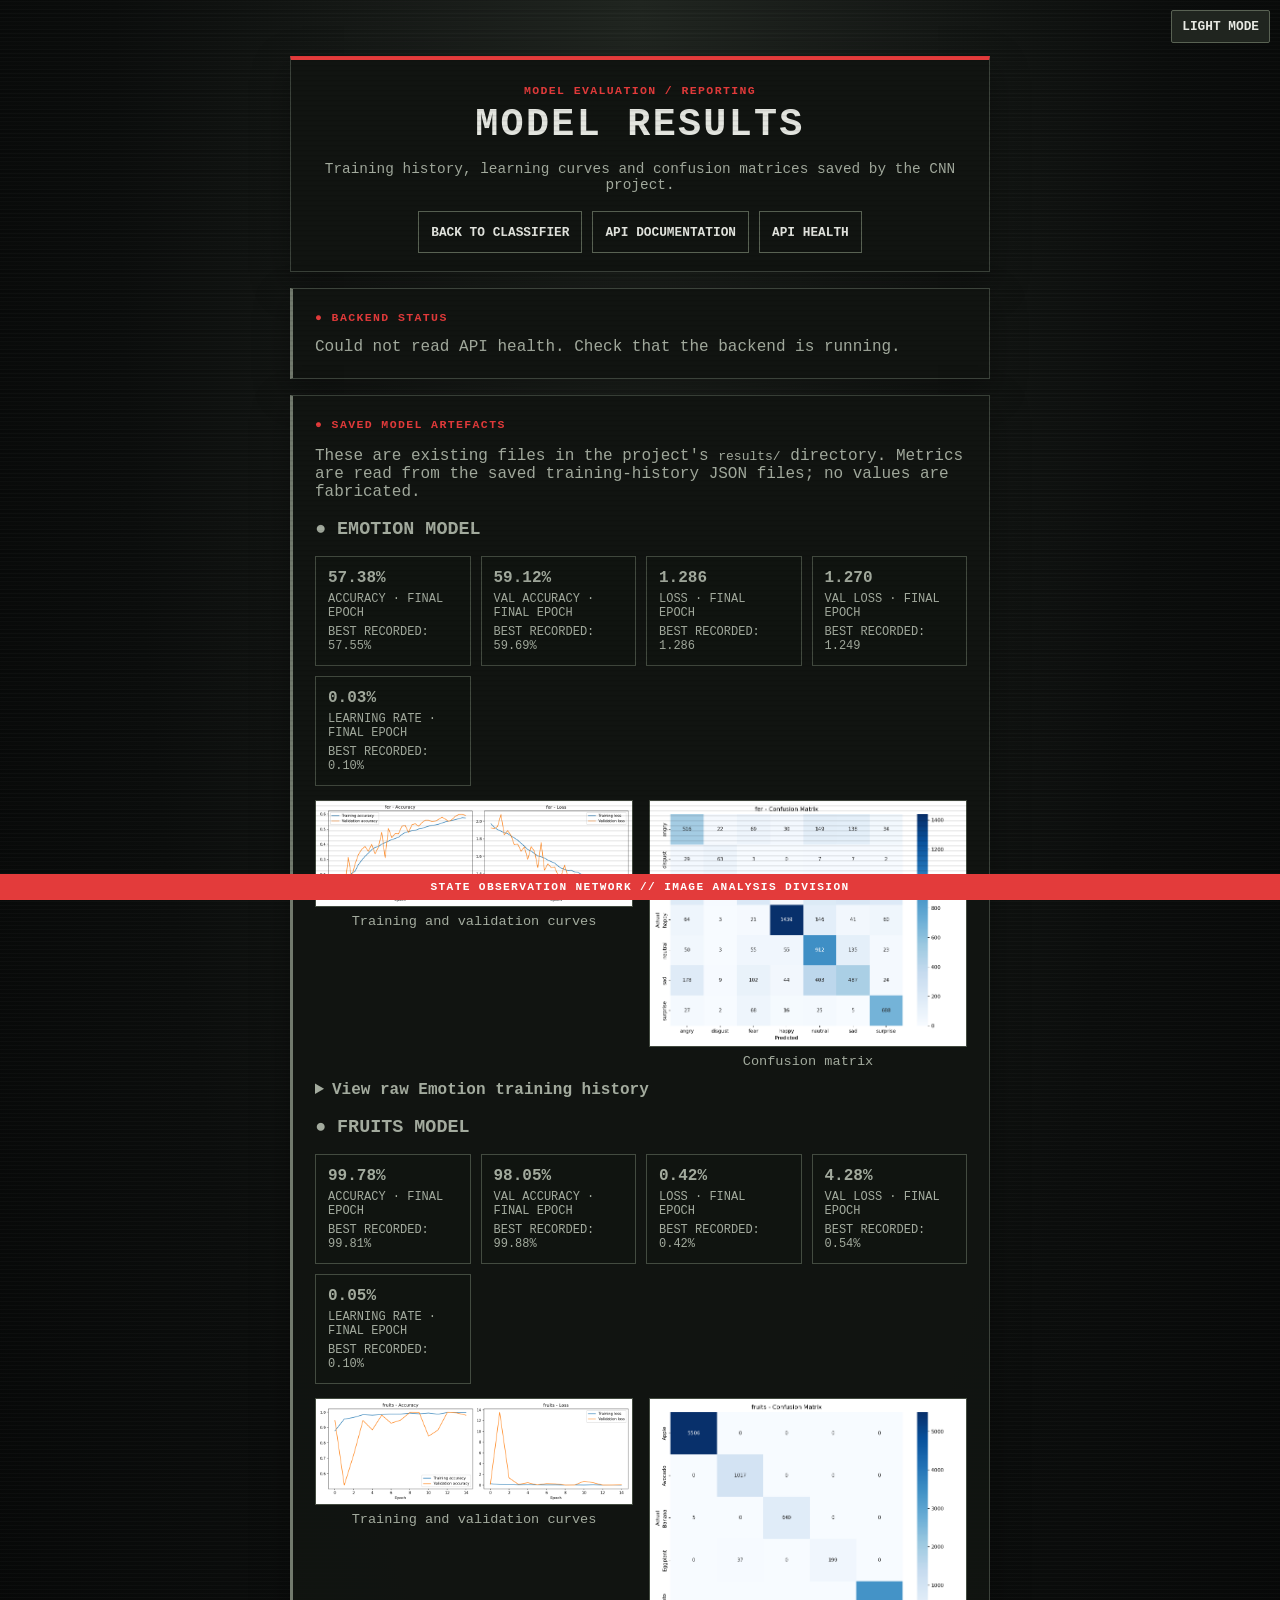
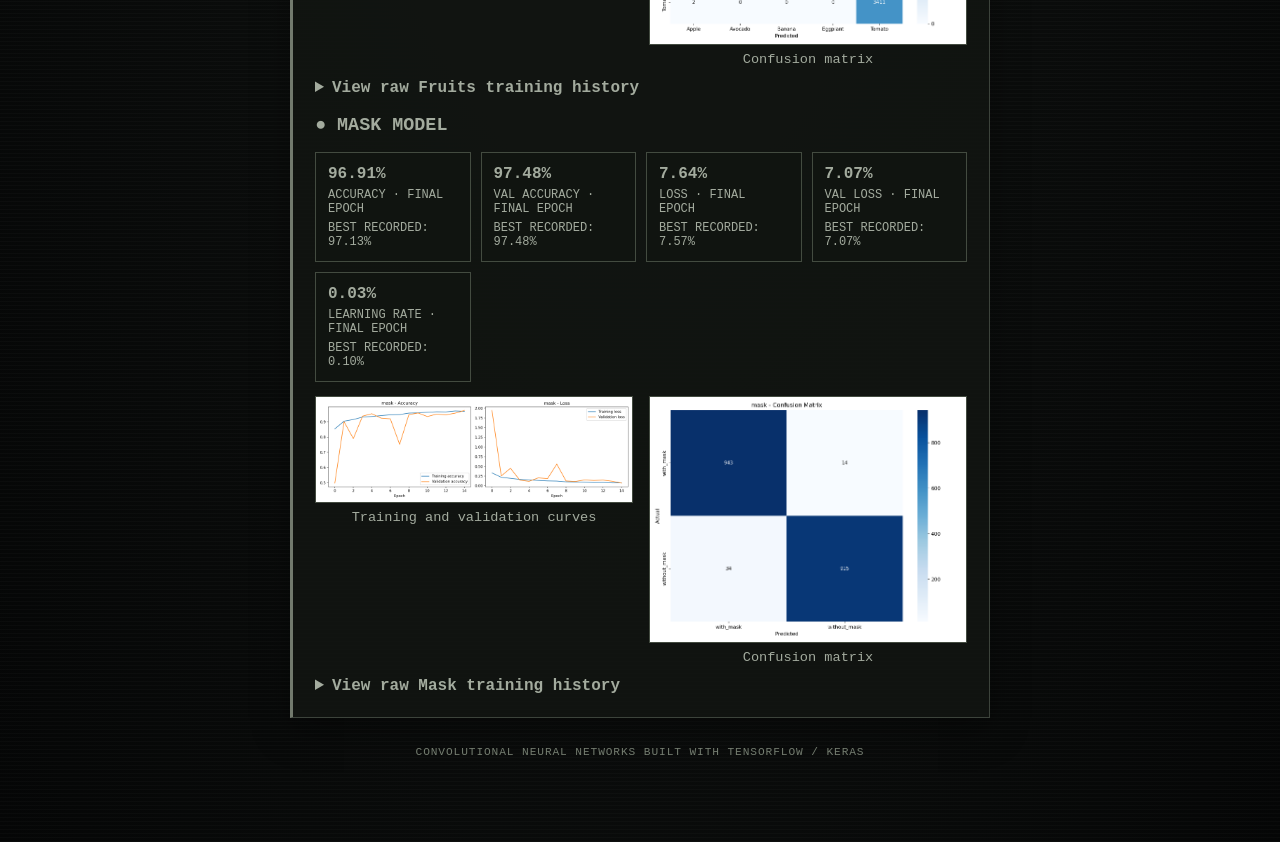
==== commit d08eaeb9: "Minor changes" ====
--- a/results.html
+++ b/results.html
@@ -25,9 +25,6 @@
     .history-details pre { overflow:auto; padding:12px; border:1px solid #434b40; white-space:pre-wrap; overflow-wrap:anywhere; }
     html[data-theme="light"] .metric, html[data-theme="light"] .history-details pre { background:#f5f6f1; border-color:#b9c0b2; }
     html[data-theme="light"] .metric .label, html[data-theme="light"] .artifact-grid figcaption, html[data-theme="light"] .hint { color:#50584d; }
-    html[data-theme="light"] .artifact-grid img { background:#fff; border-color:#b9c0b2; }
-    html[data-theme="light"] .page-nav a { border-color:#aab3a3; }
-    html[data-theme="light"] .page-nav a:hover { border-color:#b94a48; }
     @media (max-width:520px) { .artifact-grid { grid-template-columns:1fr; } }
   </style>
 </head>
@@ -36,7 +33,7 @@
   <header class="site-header">
     <div class="eyebrow">MODEL EVALUATION / REPORTING</div>
     <h1>Model Results</h1>
-    <p>Evaluation metrics and saved training artefacts for the three selectable CNN classifiers: Emotion, Fruit and Mask.</p>
+    <p>Training history, learning curves and confusion matrices saved by the CNN project.</p>
     <nav class="page-nav" aria-label="Project links">
       <a href="/">Back to classifier</a>
       <a href="/docs" target="_blank" rel="noopener">API documentation</a>
@@ -50,7 +47,7 @@
     </section>
     <section class="card">
       <div class="status-line">● SAVED MODEL ARTEFACTS</div>
-      <p class="hint">These are existing files in the project's <code>results/</code> directory. Metrics are read from saved training-history JSON files; no values are fabricated. The router is no longer used: choose Emotion, Fruit or Mask on the classifier page.</p>
+      <p class="hint">These are existing files in the project's <code>results/</code> directory. Metrics are read from the saved training-history JSON files; no values are fabricated.</p>
       <div id="artifacts" class="hint">Loading saved artefacts…</div>
     </section>
   </main>
@@ -58,23 +55,14 @@
 <script>
 (() => {
   const $ = id => document.getElementById(id);
-  const rootElement = document.documentElement;
-  const toggle = $("themeToggle");
-  let theme = "dark";
-  try {
-    const saved = localStorage.getItem("vision-theme");
-    if (saved === "light" || saved === "dark") theme = saved;
-  } catch (_) {
-    // Theme still works for this page when browser storage is unavailable.
-  }
-  rootElement.dataset.theme = theme;
-  toggle.textContent = theme === "dark" ? "Light mode" : "Dark mode";
-  toggle.setAttribute("aria-label", "Switch colour theme");
-  toggle.addEventListener("click", () => {
-    const next = rootElement.dataset.theme === "dark" ? "light" : "dark";
-    rootElement.dataset.theme = next;
-    try { localStorage.setItem("vision-theme", next); } catch (_) {}
-    toggle.textContent = next === "dark" ? "Light mode" : "Dark mode";
+  const theme = localStorage.getItem("vision-theme") || "dark";
+  document.documentElement.dataset.theme = theme;
+  $("themeToggle").textContent = theme === "dark" ? "Light mode" : "Dark mode";
+  $("themeToggle").addEventListener("click", () => {
+    const next = document.documentElement.dataset.theme === "dark" ? "light" : "dark";
+    document.documentElement.dataset.theme = next;
+    localStorage.setItem("vision-theme", next);
+    $("themeToggle").textContent = next === "dark" ? "Light mode" : "Dark mode";
   });
 
   const esc = value => String(value).replace(/[&<>"']/g, ch => ({
@@ -83,7 +71,8 @@
   const models = [
     { key: "fer", label: "Emotion", history: "fer_history.json", curves: "fer_curves.png", matrix: "fer_confusion_matrix.png" },
     { key: "fruits", label: "Fruits", history: "fruits_history.json", curves: "fruits_curves.png", matrix: "fruits_confusion_matrix.png" },
-    { key: "mask", label: "Mask", history: "mask_history.json", curves: "mask_curves.png", matrix: "mask_confusion_matrix.png" }
+    { key: "mask", label: "Mask", history: "mask_history.json", curves: "mask_curves.png", matrix: "mask_confusion_matrix.png" },
+    { key: "router", label: "Router", history: "router_history.json", curves: null, matrix: null }
   ];
   const resultUrl = name => "/results/" + encodeURIComponent(name);
 
--- a/static/styles.css
+++ b/static/styles.css
@@ -14,10 +14,6 @@
 .nav-links a:hover { border-color: var(--red); background: #252a23; }
 .card { padding: 22px; border-left: 3px solid #727a6d; }
 .status-line { margin-bottom: 14px; }
-.classifier-picker { display: grid; gap: 9px; margin: 0 0 16px; padding: 16px; border: 1px solid var(--line); background: rgba(12,16,13,.8); }
-.classifier-picker label { color: var(--red); font-size: .75rem; font-weight: 700; letter-spacing: .12em; }
-.classifier-picker select { width: 100%; padding: 12px; border: 1px solid #596253; border-radius: 2px; background: #20251f; color: #e7e9e2; font: 700 .9rem var(--mono); }
-.classifier-picker p { margin: 0; color: #a3ab9e; font-size: .8rem; }
 .drop { border: 1px dashed #68715f; padding: 28px 16px; text-align: center; background: #0c100d; }
 .drop.over { border-color: var(--red); background: #211312; }
 .big { font-size: 2.4rem; }
@@ -57,17 +53,67 @@
 html[data-theme="light"] .site-header, html[data-theme="light"] .card { background: rgba(241,243,237,.97); border-color: #a8afa1; }
 html[data-theme="light"] .site-header p, html[data-theme="light"] .drop p, html[data-theme="light"] footer { color: #50584d; }
 html[data-theme="light"] .drop { background: #e8ebe3; }
-html[data-theme="light"] .classifier-picker { background: #e8ebe3; }
-html[data-theme="light"] .classifier-picker select { background: #dce1d7; color: #20251f; border-color: #a8afa1; }
-html[data-theme="light"] .classifier-picker p { color: #50584d; }
 html[data-theme="light"] button, html[data-theme="light"] .nav-links a { background: #dce1d7; color: #20251f; border-color: #a8afa1; }
 html[data-theme="light"] .results .res { background: #f5f6f1; border-color: #b9c0b2; }
 html[data-theme="light"] .bar .n, html[data-theme="light"] .bar .p { color: #50584d; }
 @keyframes rise { from { opacity: 0; transform: translateY(8px); } to { opacity: 1; transform: none; } }
 @media (max-width: 520px) { .card { padding: 15px; } .bar .n { width: 88px; } .nav-links { flex-direction: column; } .theme-toggle { position: absolute; } }
 
-/* Prediction summary: labels use muted blue; outcome status uses green/red. */
-.confidence-label { color: #8faec2; font-weight: 700; letter-spacing: .04em; }
-.status-label { font-weight: 700; line-height: 1.5; }
-.status-accepted { color: #8ba88c; }
-.status-rejected { color: #d97878; }
+
+/* Interaction and accessibility fixes */
+html { min-width: 0; }
+body { overflow-wrap: anywhere; }
+.nav-links a, .page-nav a {
+  display: inline-flex;
+  align-items: center;
+  justify-content: center;
+  min-height: 42px;
+  line-height: 1.35;
+  text-align: center;
+  overflow-wrap: anywhere;
+}
+.nav-links a:focus-visible, .page-nav a:focus-visible, button:focus-visible {
+  outline: 3px solid var(--red);
+  outline-offset: 3px;
+}
+.drop.over { border-color: var(--red); background: #211312; }
+#stage.scanning .scan { display: block; }
+#stage.scanning .scan-label::after { content: " "; }
+#out { min-width: 0; overflow-wrap: anywhere; }
+#out .probability-row {
+  display: grid;
+  grid-template-columns: minmax(70px, 140px) minmax(40px, 1fr) 58px;
+  align-items: center;
+  gap: 10px;
+  margin: 10px 0;
+}
+#out .probability-label, #out .probability-value { overflow-wrap: anywhere; }
+#out .probability-track { height: 9px; background: #2c332b; overflow: hidden; }
+#out .probability-fill { height: 100%; background: var(--red); transition: width .35s ease; }
+#out .confidence { font-weight: 700; }
+#out .threshold { font-size: .85rem; }
+#out .room101 { color: var(--red); font-weight: 700; overflow-wrap: anywhere; }
+#out .error { border: 1px solid var(--red); padding: 12px; overflow-wrap: anywhere; }
+button:disabled { opacity: .55; cursor: progress; }
+
+html[data-theme="light"] .drop.over { background: #f6e8e5; }
+html[data-theme="light"] #out .probability-track { background: #d8ddd3; }
+html[data-theme="light"] #out .error { background: #fff0ee; color: #6d1717; }
+html[data-theme="light"] #out .room101 { color: #a51f1f; }
+
+@media (max-width: 520px) {
+  body { padding: 58px 10px 58px; }
+  .site-header { padding: 48px 14px 16px; }
+  .nav-links, .page-nav {
+    display: grid;
+    grid-template-columns: minmax(0, 1fr);
+    width: 100%;
+  }
+  .nav-links a, .page-nav a { width: 100%; }
+  .theme-toggle { position: fixed; top: 8px; right: 8px; z-index: 25; }
+  #out .probability-row {
+    grid-template-columns: minmax(68px, 100px) minmax(35px, 1fr) 52px;
+    gap: 7px;
+    font-size: .78rem;
+  }
+}
